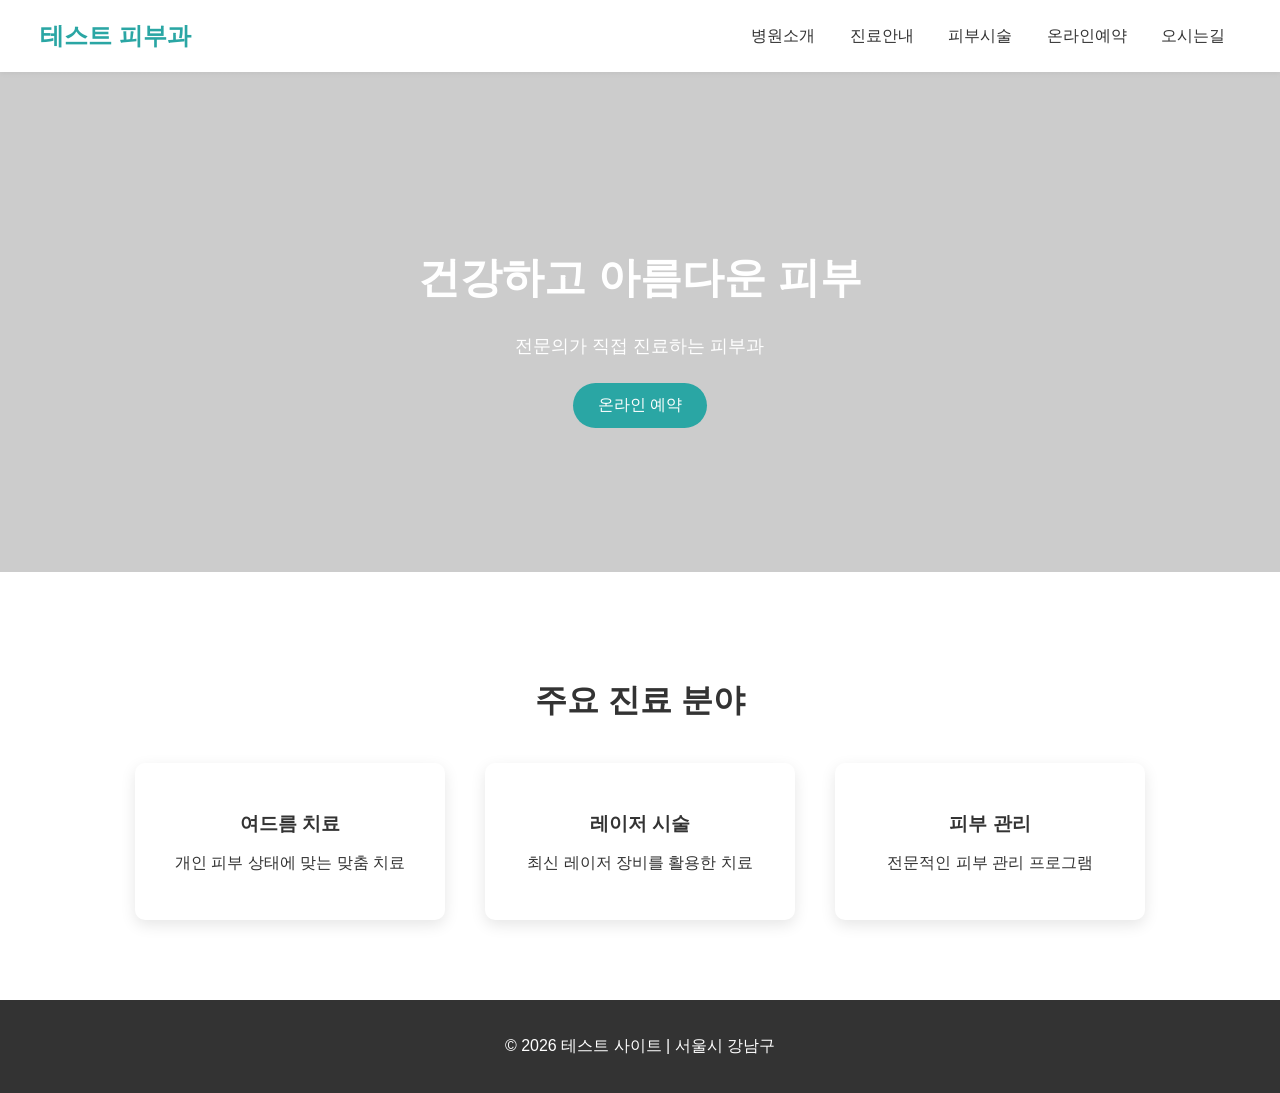
==== index.html @ 888e548c "Upload all worked code" ====
<!DOCTYPE html>
<html lang="ko">
<head>
<meta charset="UTF-8">
<meta name="viewport" content="width=device-width, initial-scale=1.0">
<title>테스트 피부과</title>

<style>
body{
    margin:0;
    font-family: 'Noto Sans KR', sans-serif;
    color:#333;
}

header{
    display:flex;
    justify-content:space-between;
    align-items:center;
    padding:20px 40px;
    background:white;
    box-shadow:0 2px 5px rgba(0,0,0,0.05);
}

.logo{
    font-size:24px;
    font-weight:bold;
    color:#2aa6a4;
}

nav a{
    margin:0 15px;
    text-decoration:none;
    color:#333;
    font-weight:500;
}

.hero{
    height:500px;
    background:linear-gradient(rgba(0,0,0,0.2), rgba(0,0,0,0.2)),
    url("https://images.unsplash.com/photo-1588776814546-1ffcf47267a5");
    background-size:cover;
    background-position:center;
    display:flex;
    flex-direction:column;
    justify-content:center;
    align-items:center;
    color:white;
    text-align:center;
}

.hero h1{
    font-size:42px;
    margin-bottom:10px;
}

.hero p{
    font-size:18px;
    margin-bottom:25px;
}

.hero button{
    padding:12px 25px;
    font-size:16px;
    border:none;
    border-radius:25px;
    background:#2aa6a4;
    color:white;
    cursor:pointer;
}

.section{
    padding:80px 40px;
    text-align:center;
}

.section h2{
    font-size:32px;
    margin-bottom:40px;
}

.services{
    display:flex;
    justify-content:center;
    gap:40px;
    flex-wrap:wrap;
}

.card{
    width:250px;
    padding:30px;
    border-radius:10px;
    box-shadow:0 5px 15px rgba(0,0,0,0.1);
}

.card h3{
    margin-bottom:10px;
}

footer{
    background:#333;
    color:white;
    text-align:center;
    padding:20px;
}
</style>
</head>

<body>

<header>
<div class="logo">테스트 피부과</div>

<nav>
<a href="#">병원소개</a>
<a href="#">진료안내</a>
<a href="#">피부시술</a>
<a href="#">온라인예약</a>
<a href="#">오시는길</a>
</nav>
</header>

<section class="hero">
<h1>건강하고 아름다운 피부</h1>
<p>전문의가 직접 진료하는 피부과</p>
<button>온라인 예약</button>
</section>

<section class="section">
<h2>주요 진료 분야</h2>

<div class="services">

<div class="card">
<h3>여드름 치료</h3>
<p>개인 피부 상태에 맞는 맞춤 치료</p>
</div>

<div class="card">
<h3>레이저 시술</h3>
<p>최신 레이저 장비를 활용한 치료</p>
</div>

<div class="card">
<h3>피부 관리</h3>
<p>전문적인 피부 관리 프로그램</p>
</div>

</div>
</section>

<footer>
<p>© 2026 테스트 사이트 | 서울시 강남구</p>
</footer>

</body>
</html>
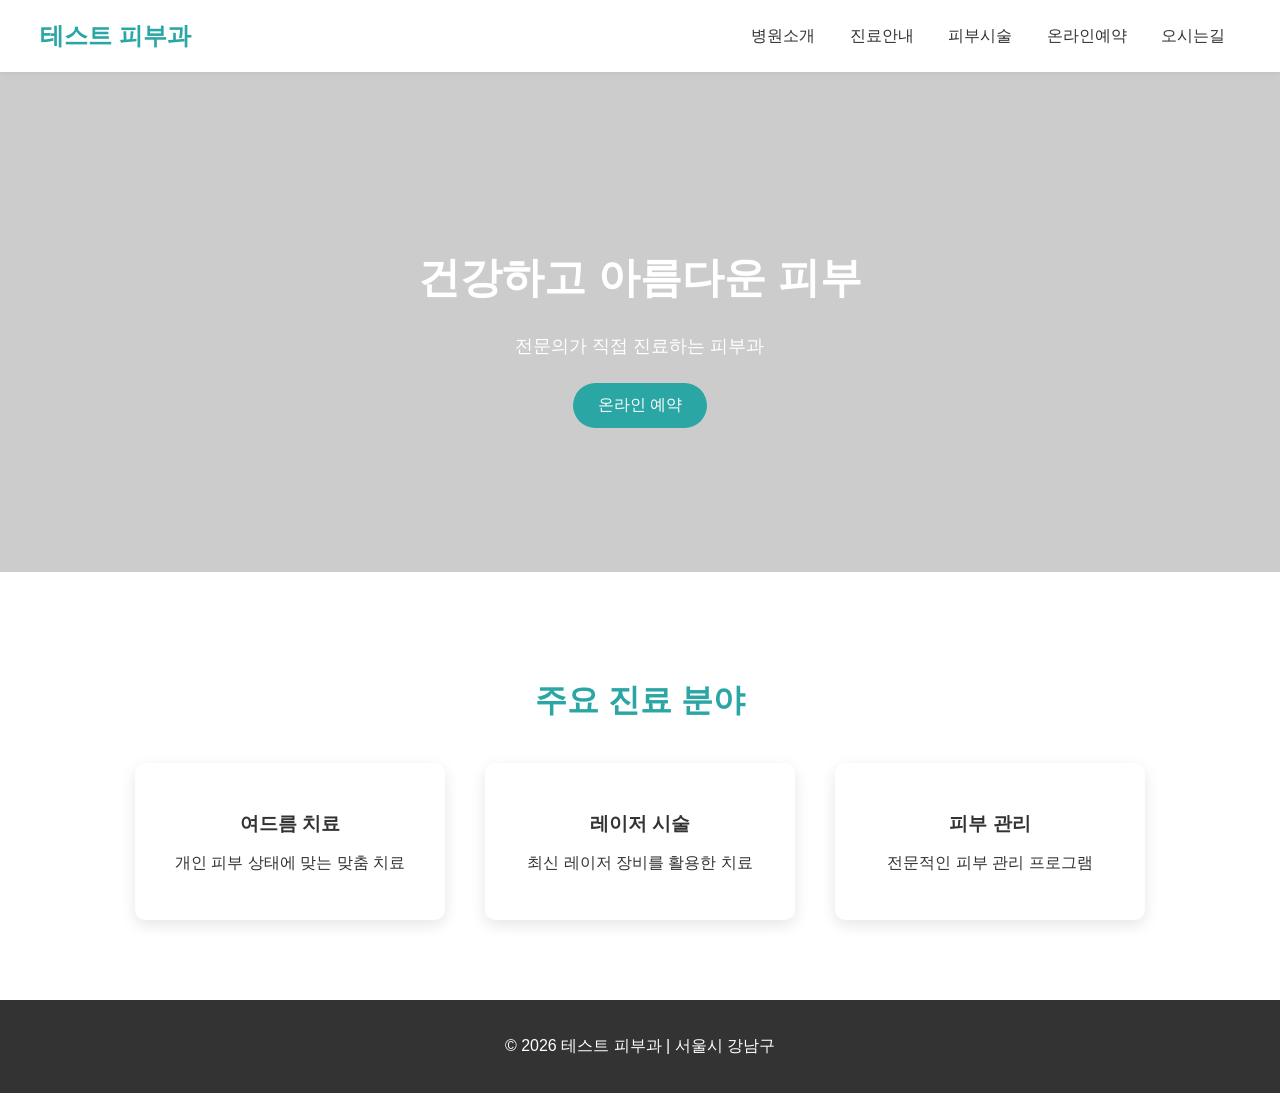
==== commit 5fbfd982: "Upload all worked code" ====
--- a/index.html
+++ b/index.html
@@ -4,7 +4,7 @@
 <meta charset="UTF-8">
 <meta name="viewport" content="width=device-width, initial-scale=1.0">
 <title>테스트 피부과</title>
-
+<link rel="stylesheet" href="style.css">
 <style>
 body{
     margin:0;
@@ -58,7 +58,7 @@
     margin-bottom:25px;
 }
 
-.hero button{
+.hero .btn-reservation{
     padding:12px 25px;
     font-size:16px;
     border:none;
@@ -66,6 +66,8 @@
     background:#2aa6a4;
     color:white;
     cursor:pointer;
+    text-decoration:none;
+    display:inline-block;
 }
 
 .section{
@@ -114,7 +116,7 @@
 <a href="#">병원소개</a>
 <a href="#">진료안내</a>
 <a href="#">피부시술</a>
-<a href="#">온라인예약</a>
+<a href="reservation.html">온라인예약</a>
 <a href="#">오시는길</a>
 </nav>
 </header>
@@ -122,7 +124,7 @@
 <section class="hero">
 <h1>건강하고 아름다운 피부</h1>
 <p>전문의가 직접 진료하는 피부과</p>
-<button>온라인 예약</button>
+<a href="reservation.html" class="btn-reservation">온라인 예약</a>
 </section>
 
 <section class="section">
@@ -149,7 +151,7 @@
 </section>
 
 <footer>
-<p>© 2026 테스트 사이트 | 서울시 강남구</p>
+<p>© 2026 테스트 피부과 | 서울시 강남구</p>
 </footer>
 
 </body>
--- a/style.css
+++ b/style.css
@@ -0,0 +1,92 @@
+/* 모달 기본 스타일 */
+.modal {
+    display: none; 
+    position: fixed; 
+    z-index: 1000; 
+    left: 0;
+    top: 0;
+    width: 100%; 
+    height: 100%; 
+    background-color: rgba(0,0,0,0.5); 
+    overflow: auto;
+}
+
+.modal-content {
+    background-color: #fff;
+    margin: 10% auto; 
+    padding: 30px;
+    border-radius: 15px;
+    width: 90%;
+    max-width: 450px;
+    box-shadow: 0 5px 20px rgba(0,0,0,0.2);
+    position: relative;
+    animation: modalFadeIn 0.3s;
+}
+
+@keyframes modalFadeIn {
+    from { opacity: 0; transform: translateY(-20px); }
+    to { opacity: 1; transform: translateY(0); }
+}
+
+.close-btn {
+    color: #aaa;
+    position: absolute;
+    right: 20px;
+    top: 15px;
+    font-size: 28px;
+    font-weight: bold;
+    cursor: pointer;
+}
+
+.close-btn:hover {
+    color: #333;
+}
+
+h2 {
+    color: #2aa6a4;
+    margin-bottom: 25px;
+    text-align: center;
+}
+
+.form-group {
+    margin-bottom: 20px;
+    text-align: left;
+}
+
+.form-group label {
+    display: block;
+    margin-bottom: 8px;
+    font-weight: 500;
+}
+
+.form-group input, .form-group textarea {
+    width: 100%;
+    padding: 12px;
+    border: 1px solid #ddd;
+    border-radius: 8px;
+    box-sizing: border-box;
+    font-size: 14px;
+    font-family: inherit;
+}
+
+.submit-btn {
+    width: 100%;
+    padding: 15px;
+    background-color: #2aa6a4;
+    color: white;
+    border: none;
+    border-radius: 8px;
+    font-size: 16px;
+    font-weight: bold;
+    cursor: pointer;
+    transition: background 0.3s;
+}
+
+.submit-btn:hover {
+    background-color: #238b89;
+}
+
+.submit-btn:disabled {
+    background-color: #ccc;
+    cursor: not-allowed;
+}
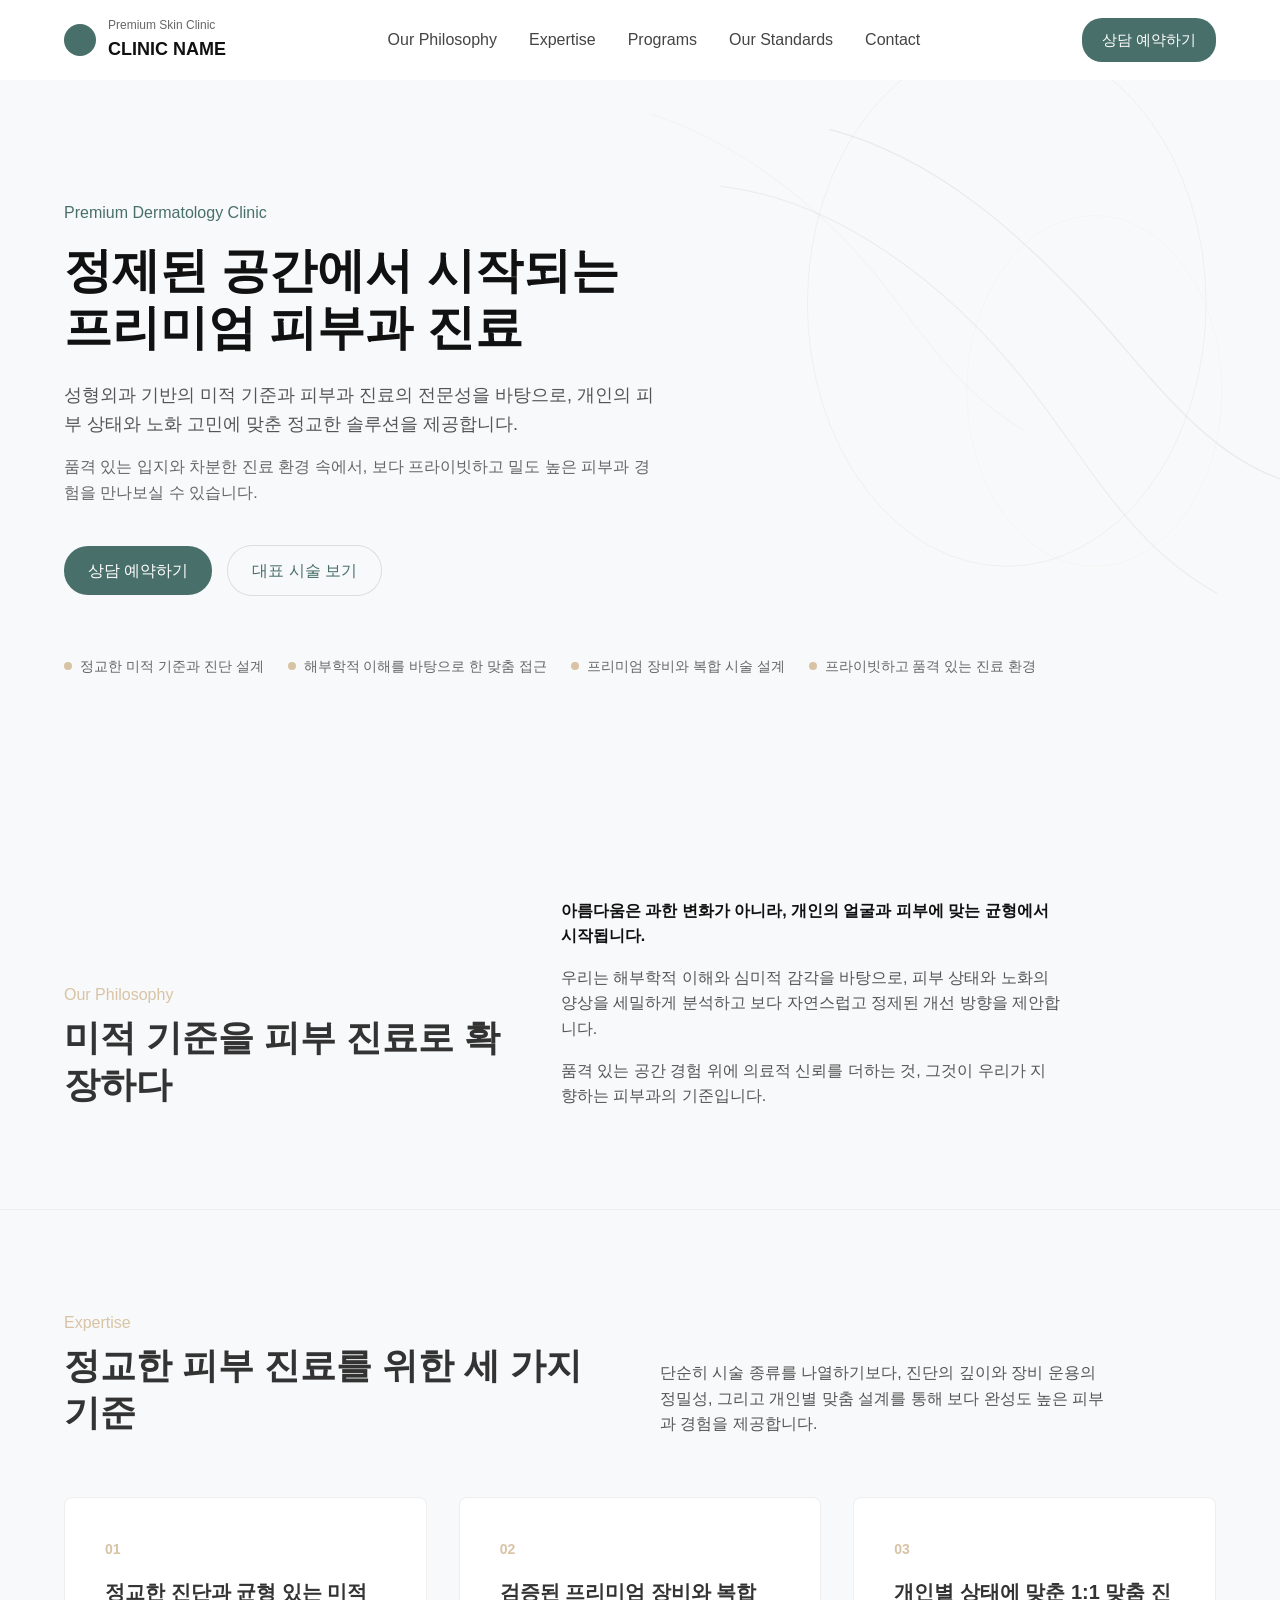
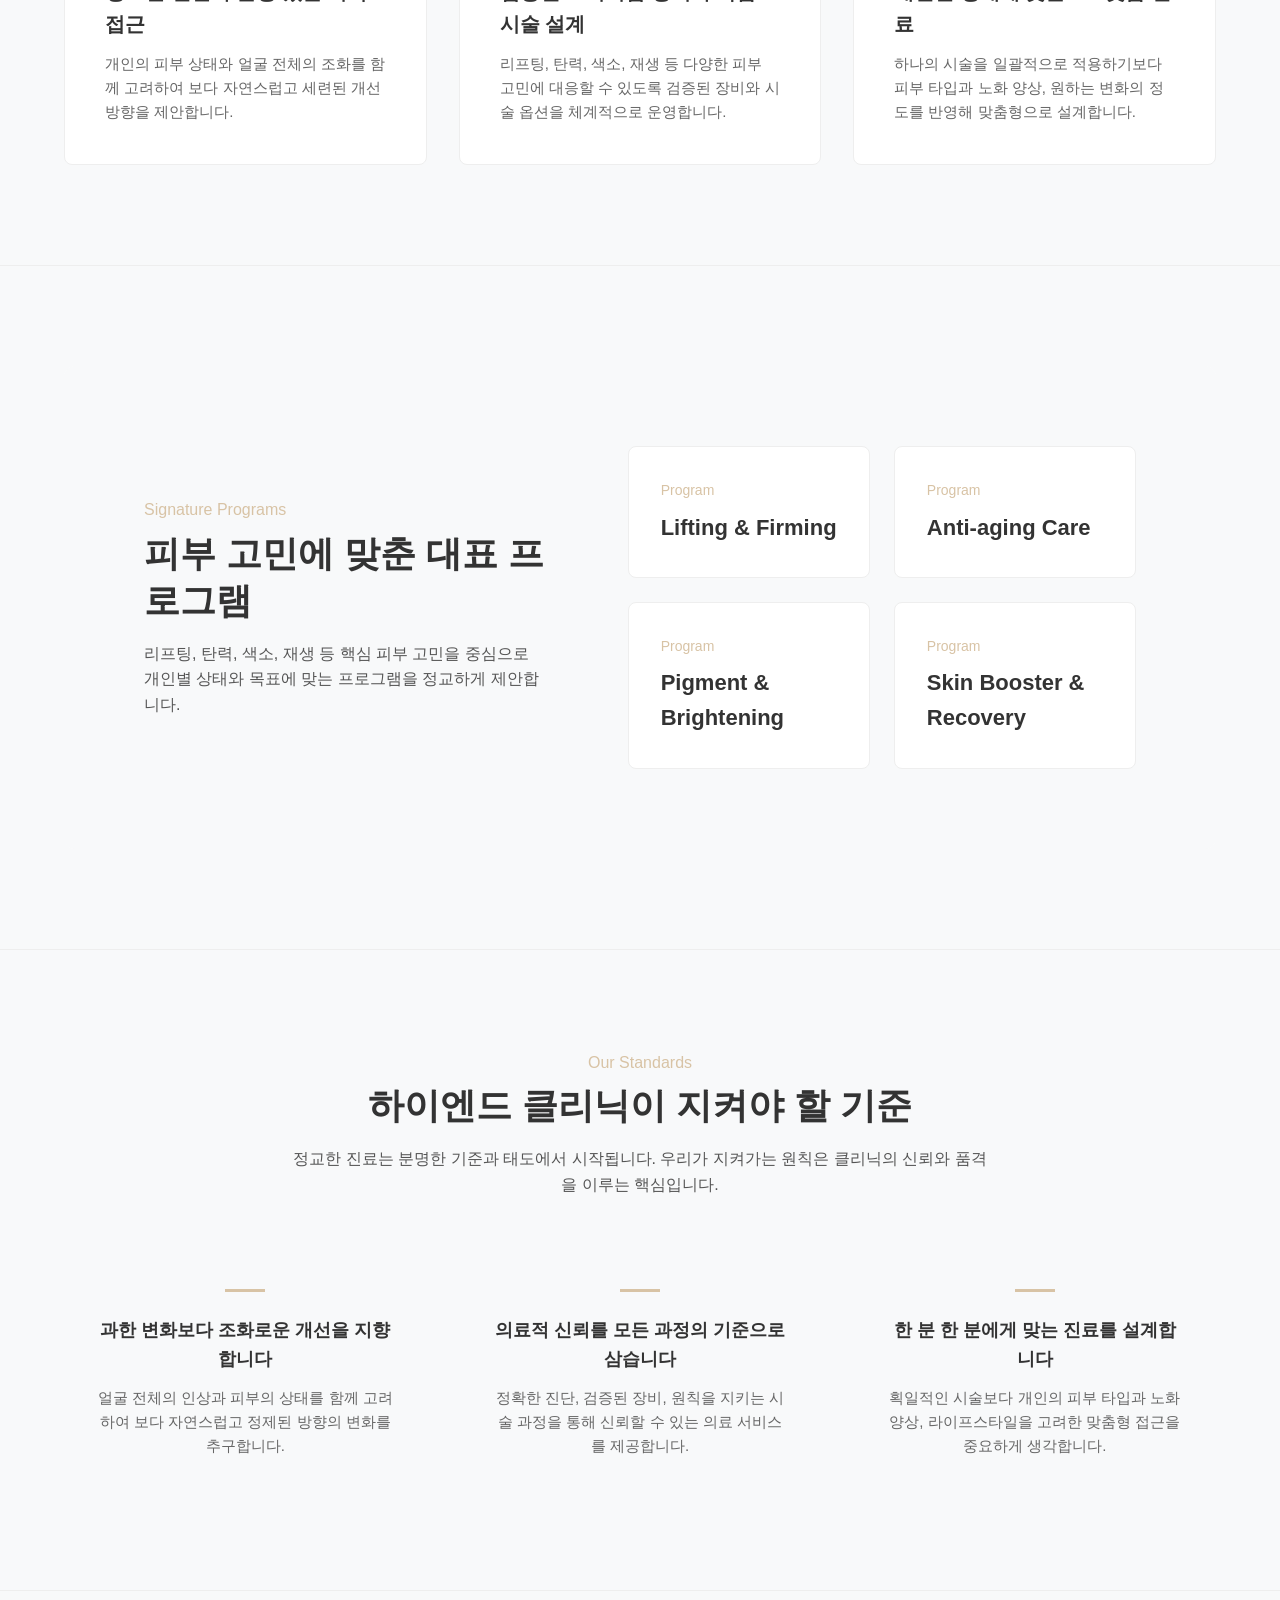
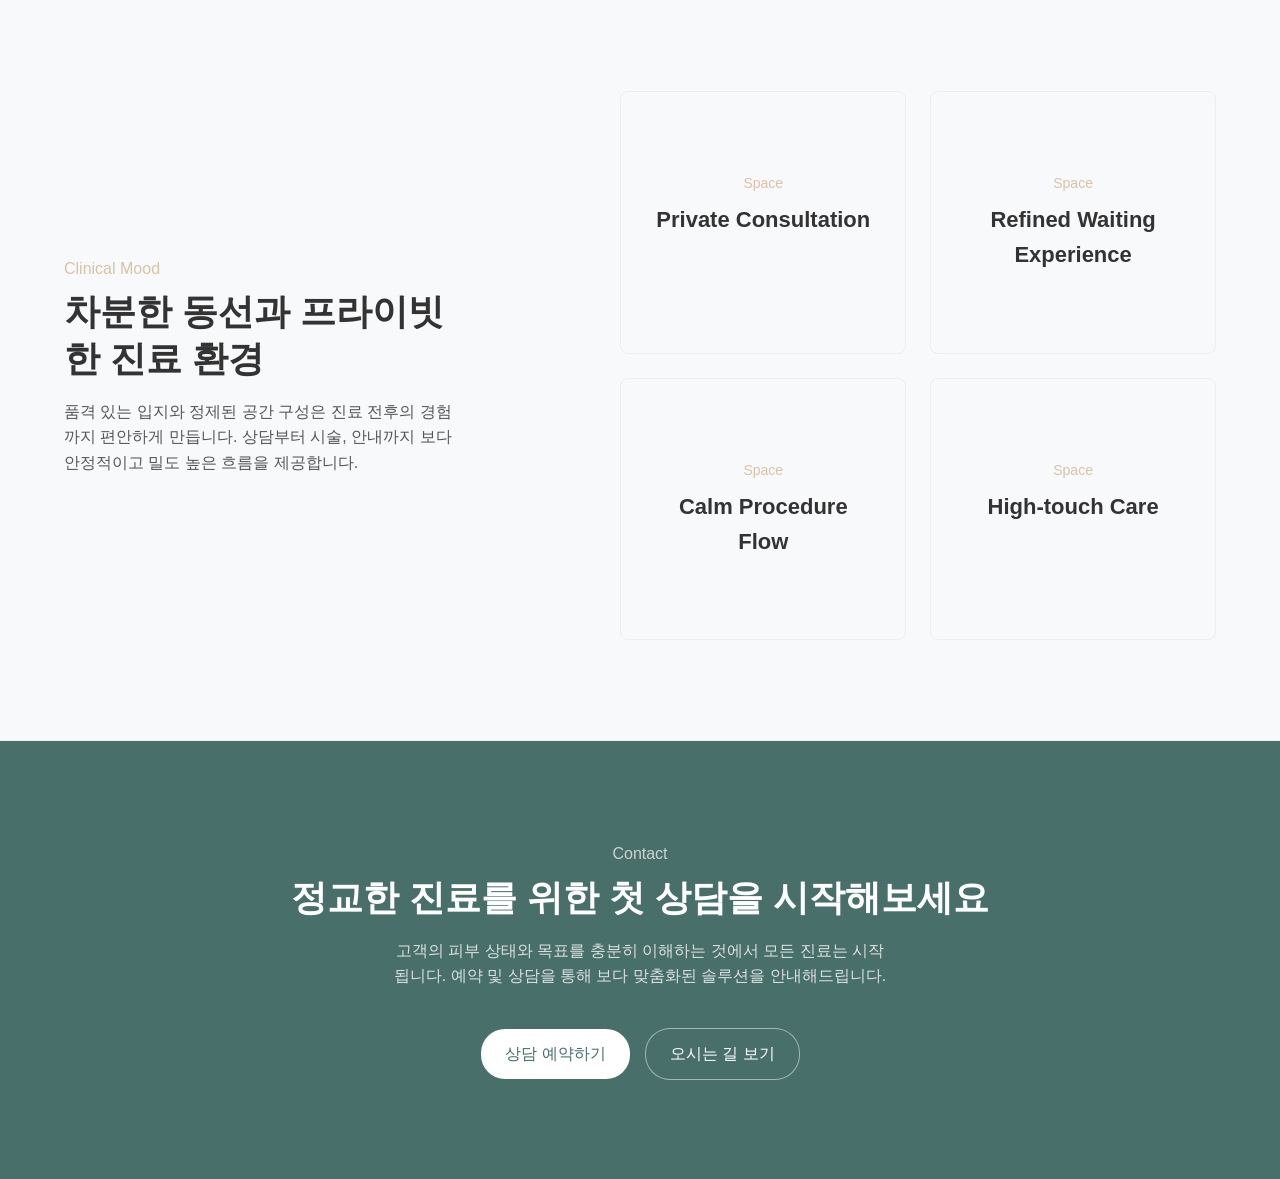
==== commit a14f6e92: "feat: Create basic website structure" ====
--- a/index.html
+++ b/index.html
@@ -1,158 +1,220 @@
+
 <!DOCTYPE html>
 <html lang="ko">
-<head>
-<meta charset="UTF-8">
-<meta name="viewport" content="width=device-width, initial-scale=1.0">
-<title>테스트 피부과</title>
-<link rel="stylesheet" href="style.css">
-<style>
-body{
-    margin:0;
-    font-family: 'Noto Sans KR', sans-serif;
-    color:#333;
-}
-
-header{
-    display:flex;
-    justify-content:space-between;
-    align-items:center;
-    padding:20px 40px;
-    background:white;
-    box-shadow:0 2px 5px rgba(0,0,0,0.05);
-}
-
-.logo{
-    font-size:24px;
-    font-weight:bold;
-    color:#2aa6a4;
-}
-
-nav a{
-    margin:0 15px;
-    text-decoration:none;
-    color:#333;
-    font-weight:500;
-}
-
-.hero{
-    height:500px;
-    background:linear-gradient(rgba(0,0,0,0.2), rgba(0,0,0,0.2)),
-    url("https://images.unsplash.com/photo-1588776814546-1ffcf47267a5");
-    background-size:cover;
-    background-position:center;
-    display:flex;
-    flex-direction:column;
-    justify-content:center;
-    align-items:center;
-    color:white;
-    text-align:center;
-}
-
-.hero h1{
-    font-size:42px;
-    margin-bottom:10px;
-}
-
-.hero p{
-    font-size:18px;
-    margin-bottom:25px;
-}
-
-.hero .btn-reservation{
-    padding:12px 25px;
-    font-size:16px;
-    border:none;
-    border-radius:25px;
-    background:#2aa6a4;
-    color:white;
-    cursor:pointer;
-    text-decoration:none;
-    display:inline-block;
-}
-
-.section{
-    padding:80px 40px;
-    text-align:center;
-}
-
-.section h2{
-    font-size:32px;
-    margin-bottom:40px;
-}
-
-.services{
-    display:flex;
-    justify-content:center;
-    gap:40px;
-    flex-wrap:wrap;
-}
-
-.card{
-    width:250px;
-    padding:30px;
-    border-radius:10px;
-    box-shadow:0 5px 15px rgba(0,0,0,0.1);
-}
-
-.card h3{
-    margin-bottom:10px;
-}
-
-footer{
-    background:#333;
-    color:white;
-    text-align:center;
-    padding:20px;
-}
-</style>
-</head>
-
-<body>
-
-<header>
-<div class="logo">테스트 피부과</div>
-
-<nav>
-<a href="#">병원소개</a>
-<a href="#">진료안내</a>
-<a href="#">피부시술</a>
-<a href="reservation.html">온라인예약</a>
-<a href="#">오시는길</a>
-</nav>
-</header>
-
-<section class="hero">
-<h1>건강하고 아름다운 피부</h1>
-<p>전문의가 직접 진료하는 피부과</p>
-<a href="reservation.html" class="btn-reservation">온라인 예약</a>
-</section>
-
-<section class="section">
-<h2>주요 진료 분야</h2>
-
-<div class="services">
-
-<div class="card">
-<h3>여드름 치료</h3>
-<p>개인 피부 상태에 맞는 맞춤 치료</p>
-</div>
-
-<div class="card">
-<h3>레이저 시술</h3>
-<p>최신 레이저 장비를 활용한 치료</p>
-</div>
-
-<div class="card">
-<h3>피부 관리</h3>
-<p>전문적인 피부 관리 프로그램</p>
-</div>
-
-</div>
-</section>
-
-<footer>
-<p>© 2026 테스트 피부과 | 서울시 강남구</p>
-</footer>
-
-</body>
+  <head>
+    <meta charset="UTF-8" />
+    <meta name="viewport" content="width=device-width, initial-scale=1.0" />
+    <title>Premium Dermatology Clinic</title>
+    <link rel="stylesheet" href="style.css">
+  </head>
+  <body>
+    <header class="site-header" id="siteHeader">
+      <div class="container header-inner">
+        <a href="#top" class="brand" aria-label="홈으로 이동">
+          <span class="brand-mark" aria-hidden="true"></span>
+          <span>
+            <span class="brand-kicker">Premium Skin Clinic</span>
+            <span class="brand-name">CLINIC NAME</span>
+          </span>
+        </a>
+
+        <nav class="nav" aria-label="주요 메뉴">
+          <a href="#philosophy">Our Philosophy</a>
+          <a href="#expertise">Expertise</a>
+          <a href="#programs">Programs</a>
+          <a href="#standards">Our Standards</a>
+          <a href="#contact">Contact</a>
+        </nav>
+
+        <a href="#contact" class="header-cta">상담 예약하기</a>
+      </div>
+    </header>
+
+    <main id="top">
+      <section class="hero">
+        <svg class="hero-svg" viewBox="0 0 1600 900" fill="none" xmlns="http://www.w3.org/2000/svg" aria-hidden="true">
+          <path d="M1038 62C1172 98 1275 192 1363 286C1436 364 1504 468 1608 502" stroke="rgba(72,111,106,0.10)" stroke-width="1.5" />
+          <path d="M901 133C1048 151 1184 256 1278 372C1358 470 1410 582 1524 644" stroke="rgba(72,111,106,0.08)" stroke-width="1.5" />
+          <path d="M812 42C916 76 1008 144 1082 228C1144 300 1191 387 1282 440" stroke="rgba(216,195,165,0.12)" stroke-width="1.5" />
+          <ellipse cx="1260" cy="280" rx="250" ry="330" stroke="rgba(72,111,106,0.07)" stroke-width="1.2" />
+          <ellipse cx="1370" cy="390" rx="160" ry="220" stroke="rgba(216,195,165,0.10)" stroke-width="1.2" />
+        </svg>
+
+        <div class="container hero-inner">
+          <div class="eyebrow">Premium Dermatology Clinic</div>
+          <h1>정제된 공간에서 시작되는<br />프리미엄 피부과 진료</h1>
+          <p class="hero-lead">
+            성형외과 기반의 미적 기준과 피부과 진료의 전문성을 바탕으로,
+            개인의 피부 상태와 노화 고민에 맞춘 정교한 솔루션을 제공합니다.
+          </p>
+          <p class="hero-sub">
+            품격 있는 입지와 차분한 진료 환경 속에서, 보다 프라이빗하고 밀도 높은 피부과 경험을 만나보실 수 있습니다.
+          </p>
+
+          <div class="hero-actions">
+            <a href="#contact" class="btn-primary">상담 예약하기</a>
+            <a href="#programs" class="btn-secondary">대표 시술 보기</a>
+          </div>
+
+          <div class="hero-points">
+            <div class="hero-point"><span class="hero-point-dot"></span><span>정교한 미적 기준과 진단 설계</span></div>
+            <div class="hero-point"><span class="hero-point-dot"></span><span>해부학적 이해를 바탕으로 한 맞춤 접근</span></div>
+            <div class="hero-point"><span class="hero-point-dot"></span><span>프리미엄 장비와 복합 시술 설계</span></div>
+            <div class="hero-point"><span class="hero-point-dot"></span><span>프라이빗하고 품격 있는 진료 환경</span></div>
+          </div>
+        </div>
+      </section>
+
+      <section class="section" id="philosophy">
+        <div class="container section-head-grid">
+          <div>
+            <div class="section-kicker">Our Philosophy</div>
+            <h2 class="section-title">미적 기준을 피부 진료로 확장하다</h2>
+          </div>
+          <div class="section-copy">
+            <p><strong>아름다움은 과한 변화가 아니라, 개인의 얼굴과 피부에 맞는 균형에서 시작됩니다.</strong></p>
+            <p>우리는 해부학적 이해와 심미적 감각을 바탕으로, 피부 상태와 노화의 양상을 세밀하게 분석하고 보다 자연스럽고 정제된 개선 방향을 제안합니다.</p>
+            <p>품격 있는 공간 경험 위에 의료적 신뢰를 더하는 것, 그것이 우리가 지향하는 피부과의 기준입니다.</p>
+          </div>
+        </div>
+      </section>
+
+      <section class="section" id="expertise">
+        <div class="container">
+          <div class="split-head">
+            <div>
+              <div class="section-kicker">Expertise</div>
+              <h2 class="section-title">정교한 피부 진료를 위한 세 가지 기준</h2>
+            </div>
+            <div class="split-head-copy">
+              단순히 시술 종류를 나열하기보다, 진단의 깊이와 장비 운용의 정밀성, 그리고 개인별 맞춤 설계를 통해 보다 완성도 높은 피부과 경험을 제공합니다.
+            </div>
+          </div>
+
+          <div class="cards-3">
+            <article class="card">
+              <div class="card-index">01</div>
+              <h3>정교한 진단과 균형 있는 미적 접근</h3>
+              <p>개인의 피부 상태와 얼굴 전체의 조화를 함께 고려하여 보다 자연스럽고 세련된 개선 방향을 제안합니다.</p>
+            </article>
+            <article class="card">
+              <div class="card-index">02</div>
+              <h3>검증된 프리미엄 장비와 복합 시술 설계</h3>
+              <p>리프팅, 탄력, 색소, 재생 등 다양한 피부 고민에 대응할 수 있도록 검증된 장비와 시술 옵션을 체계적으로 운영합니다.</p>
+            </article>
+            <article class="card">
+              <div class="card-index">03</div>
+              <h3>개인별 상태에 맞춘 1:1 맞춤 진료</h3>
+              <p>하나의 시술을 일괄적으로 적용하기보다 피부 타입과 노화 양상, 원하는 변화의 정도를 반영해 맞춤형으로 설계합니다.</p>
+            </article>
+          </div>
+        </div>
+      </section>
+
+      <section class="section" id="programs">
+        <div class="container">
+          <div class="program-wrap">
+            <div class="program-grid">
+              <div>
+                <div class="section-kicker">Signature Programs</div>
+                <h2 class="section-title">피부 고민에 맞춘 대표 프로그램</h2>
+                <p class="program-copy">리프팅, 탄력, 색소, 재생 등 핵심 피부 고민을 중심으로 개인별 상태와 목표에 맞는 프로그램을 정교하게 제안합니다.</p>
+              </div>
+              <div class="program-cards">
+                <article class="program-card">
+                  <div class="program-label">Program</div>
+                  <div class="program-name">Lifting &amp; Firming</div>
+                </article>
+                <article class="program-card">
+                  <div class="program-label">Program</div>
+                  <div class="program-name">Anti-aging Care</div>
+                </article>
+                <article class="program-card">
+                  <div class="program-label">Program</div>
+                  <div class="program-name">Pigment &amp; Brightening</div>
+                </article>
+                <article class="program-card">
+                  <div class="program-label">Program</div>
+                  <div class="program-name">Skin Booster &amp; Recovery</div>
+                </article>
+              </div>
+            </div>
+          </div>
+        </div>
+      </section>
+
+      <section class="section" id="standards">
+        <div class="container">
+          <div class="center-head">
+            <div class="section-kicker">Our Standards</div>
+            <h2 class="section-title">하이엔드 클리닉이 지켜야 할 기준</h2>
+            <p class="center-copy">정교한 진료는 분명한 기준과 태도에서 시작됩니다. 우리가 지켜가는 원칙은 클리닉의 신뢰와 품격을 이루는 핵심입니다.</p>
+          </div>
+
+          <div class="cards-3">
+            <article class="standard-card">
+              <div class="standard-bar"></div>
+              <h3>과한 변화보다 조화로운 개선을 지향합니다</h3>
+              <p>얼굴 전체의 인상과 피부의 상태를 함께 고려하여 보다 자연스럽고 정제된 방향의 변화를 추구합니다.</p>
+            </article>
+            <article class="standard-card">
+              <div class="standard-bar"></div>
+              <h3>의료적 신뢰를 모든 과정의 기준으로 삼습니다</h3>
+              <p>정확한 진단, 검증된 장비, 원칙을 지키는 시술 과정을 통해 신뢰할 수 있는 의료 서비스를 제공합니다.</p>
+            </article>
+            <article class="standard-card">
+              <div class="standard-bar"></div>
+              <h3>한 분 한 분에게 맞는 진료를 설계합니다</h3>
+              <p>획일적인 시술보다 개인의 피부 타입과 노화 양상, 라이프스타일을 고려한 맞춤형 접근을 중요하게 생각합니다.</p>
+            </article>
+          </div>
+        </div>
+      </section>
+
+      <section class="section">
+        <div class="container space-grid">
+          <div class="space-main">
+            <div class="section-kicker">Clinical Mood</div>
+            <h2 class="section-title">차분한 동선과 프라이빗한 진료 환경</h2>
+            <p class="space-copy">품격 있는 입지와 정제된 공간 구성은 진료 전후의 경험까지 편안하게 만듭니다. 상담부터 시술, 안내까지 보다 안정적이고 밀도 높은 흐름을 제공합니다.</p>
+          </div>
+
+          <div class="space-cards">
+            <article class="space-card">
+              <div class="space-label">Space</div>
+              <div class="space-name">Private Consultation</div>
+            </article>
+            <article class="space-card">
+              <div class="space-label">Space</div>
+              <div class="space-name">Refined Waiting Experience</div>
+            </article>
+            <article class="space-card">
+              <div class="space-label">Space</div>
+              <div class="space-name">Calm Procedure Flow</div>
+            </article>
+            <article class="space-card">
+              <div class="space-label">Space</div>
+              <div class="space-name">High-touch Care</div>
+            </article>
+          </div>
+        </div>
+      </section>
+
+      <section class="contact" id="contact">
+        <div class="container">
+          <div class="contact-wrap">
+            <div class="contact-kicker">Contact</div>
+            <h2 class="contact-title">정교한 진료를 위한 첫 상담을 시작해보세요</h2>
+            <p class="contact-copy">고객의 피부 상태와 목표를 충분히 이해하는 것에서 모든 진료는 시작됩니다. 예약 및 상담을 통해 보다 맞춤화된 솔루션을 안내해드립니다.</p>
+            <div class="contact-actions">
+              <a href="#" class="btn-primary">상담 예약하기</a>
+              <a href="#" class="btn-secondary">오시는 길 보기</a>
+            </div>
+          </div>
+        </div>
+      </section>
+    </main>
+
+    <script src="main.js"></script>
+  </body>
 </html>
--- a/style.css
+++ b/style.css
@@ -1,92 +1,490 @@
-/* 모달 기본 스타일 */
-.modal {
-    display: none; 
-    position: fixed; 
-    z-index: 1000; 
-    left: 0;
-    top: 0;
-    width: 100%; 
-    height: 100%; 
-    background-color: rgba(0,0,0,0.5); 
-    overflow: auto;
-}
-
-.modal-content {
-    background-color: #fff;
-    margin: 10% auto; 
-    padding: 30px;
-    border-radius: 15px;
-    width: 90%;
-    max-width: 450px;
-    box-shadow: 0 5px 20px rgba(0,0,0,0.2);
-    position: relative;
-    animation: modalFadeIn 0.3s;
-}
-
-@keyframes modalFadeIn {
-    from { opacity: 0; transform: translateY(-20px); }
-    to { opacity: 1; transform: translateY(0); }
-}
-
-.close-btn {
-    color: #aaa;
-    position: absolute;
-    right: 20px;
-    top: 15px;
-    font-size: 28px;
-    font-weight: bold;
-    cursor: pointer;
-}
-
-.close-btn:hover {
-    color: #333;
-}
-
-h2 {
-    color: #2aa6a4;
-    margin-bottom: 25px;
-    text-align: center;
-}
-
-.form-group {
-    margin-bottom: 20px;
-    text-align: left;
-}
-
-.form-group label {
-    display: block;
-    margin-bottom: 8px;
-    font-weight: 500;
-}
-
-.form-group input, .form-group textarea {
-    width: 100%;
-    padding: 12px;
-    border: 1px solid #ddd;
-    border-radius: 8px;
-    box-sizing: border-box;
-    font-size: 14px;
-    font-family: inherit;
-}
-
-.submit-btn {
-    width: 100%;
-    padding: 15px;
-    background-color: #2aa6a4;
-    color: white;
-    border: none;
-    border-radius: 8px;
-    font-size: 16px;
-    font-weight: bold;
-    cursor: pointer;
-    transition: background 0.3s;
-}
-
-.submit-btn:hover {
-    background-color: #238b89;
-}
-
-.submit-btn:disabled {
-    background-color: #ccc;
-    cursor: not-allowed;
-}
+/* Reset and base styles */
+* {
+  box-sizing: border-box;
+  margin: 0;
+  padding: 0;
+}
+
+body {
+  font-family: -apple-system, BlinkMacSystemFont, "Segoe UI", Roboto, "Helvetica Neue", Arial, sans-serif;
+  line-height: 1.6;
+  background-color: #f8f9fa;
+  color: #333;
+  -webkit-font-smoothing: antialiased;
+  -moz-osx-font-smoothing: grayscale;
+}
+
+a {
+  text-decoration: none;
+  color: inherit;
+}
+
+img {
+  max-width: 100%;
+  height: auto;
+  display: block;
+}
+
+.container {
+  max-width: 1200px;
+  margin: 0 auto;
+  padding: 0 24px;
+}
+
+/* Header */
+.site-header {
+  position: sticky;
+  top: 0;
+  background-color: white;
+  z-index: 100;
+  transition: transform 0.3s ease-in-out;
+}
+
+.site-header.header-scrolled {
+  transform: translateY(-100%);
+}
+
+.header-inner {
+  display: flex;
+  align-items: center;
+  justify-content: space-between;
+  height: 80px;
+}
+
+.brand {
+  display: flex;
+  align-items: center;
+  gap: 12px;
+  font-weight: 500;
+}
+
+.brand-mark {
+  width: 32px;
+  height: 32px;
+  background-color: #486f6a;
+  border-radius: 50%;
+}
+
+.brand span {
+  display: flex;
+  flex-direction: column;
+}
+
+.brand-kicker {
+  font-size: 12px;
+  color: #666;
+}
+
+.brand-name {
+  font-size: 18px;
+  font-weight: 700;
+  color: #111;
+}
+
+.nav {
+  display: flex;
+  gap: 32px;
+}
+
+.nav a {
+  font-size: 16px;
+  color: #444;
+  transition: color 0.2s;
+}
+
+.nav a:hover {
+  color: #111;
+}
+
+.header-cta {
+  background-color: #486f6a;
+  color: white;
+  padding: 10px 20px;
+  border-radius: 20px;
+  font-size: 15px;
+  font-weight: 500;
+  transition: background-color 0.2s;
+}
+
+.header-cta:hover {
+  background-color: #3a5954;
+}
+
+/* Hero */
+.hero {
+  position: relative;
+  padding: 120px 0;
+  text-align: left;
+  background-color: #f8f9fa;
+  overflow: hidden;
+}
+
+.hero-svg {
+  position: absolute;
+  top: 0;
+  left: 0;
+  width: 100%;
+  height: 100%;
+  pointer-events: none;
+}
+
+.hero-inner {
+  position: relative;
+  z-index: 1;
+}
+
+.eyebrow {
+  font-size: 16px;
+  font-weight: 500;
+  color: #486f6a;
+  margin-bottom: 16px;
+}
+
+h1 {
+  font-size: 48px;
+  font-weight: 700;
+  line-height: 1.2;
+  margin-bottom: 24px;
+  color: #111;
+}
+
+.hero-lead {
+  font-size: 18px;
+  max-width: 600px;
+  margin-bottom: 16px;
+  color: #555;
+}
+
+.hero-sub {
+  font-size: 16px;
+  max-width: 600px;
+  color: #666;
+  margin-bottom: 40px;
+}
+
+.hero-actions {
+  display: flex;
+  gap: 16px;
+  margin-bottom: 60px;
+}
+
+.btn-primary, .btn-secondary {
+  padding: 12px 24px;
+  border-radius: 24px;
+  font-size: 16px;
+  font-weight: 500;
+  transition: all 0.2s;
+}
+
+.btn-primary {
+  background-color: #486f6a;
+  color: white;
+}
+
+.btn-primary:hover {
+  background-color: #3a5954;
+}
+
+.btn-secondary {
+  background-color: transparent;
+  color: #486f6a;
+  box-shadow: 0 0 0 1px #ddd;
+}
+
+.btn-secondary:hover {
+  background-color: #f0f0f0;
+}
+
+.hero-points {
+  display: flex;
+  gap: 24px;
+}
+
+.hero-point {
+  display: flex;
+  align-items: center;
+  gap: 8px;
+  font-size: 14px;
+  color: #666;
+}
+
+.hero-point-dot {
+  width: 8px;
+  height: 8px;
+  background-color: #d8c3a5;
+  border-radius: 50%;
+}
+
+/* Section */
+.section {
+  padding: 100px 0;
+  border-bottom: 1px solid #eee;
+}
+
+.section-head-grid {
+  display: grid;
+  grid-template-columns: 1fr 1.5fr;
+  gap: 60px;
+  align-items: end;
+}
+
+.section-kicker {
+  font-size: 16px;
+  font-weight: 500;
+  color: #d8c3a5;
+  margin-bottom: 8px;
+}
+
+.section-title {
+  font-size: 36px;
+  font-weight: 700;
+  line-height: 1.3;
+}
+
+.section-copy p {
+  font-size: 16px;
+  color: #555;
+  max-width: 500px;
+}
+
+.section-copy p + p {
+  margin-top: 16px;
+}
+
+.section-copy strong {
+  color: #111;
+}
+
+/* Cards */
+.cards-3 {
+  display: grid;
+  grid-template-columns: repeat(3, 1fr);
+  gap: 32px;
+  margin-top: 60px;
+}
+
+.card {
+  background-color: white;
+  padding: 40px;
+  border-radius: 8px;
+  border: 1px solid #eee;
+  text-align: left;
+}
+
+.card-index {
+  font-size: 14px;
+  font-weight: 600;
+  color: #d8c3a5;
+  margin-bottom: 16px;
+}
+
+.card h3 {
+  font-size: 20px;
+  font-weight: 600;
+  margin-bottom: 12px;
+}
+
+.card p {
+  font-size: 15px;
+  color: #666;
+}
+
+.split-head {
+  display: grid;
+  grid-template-columns: 1fr 1fr;
+  gap: 40px;
+  align-items: end;
+}
+
+.split-head-copy {
+  font-size: 16px;
+  color: #555;
+  max-width: 450px;
+}
+
+/* Program Section */
+.program-wrap {
+  background-color: #f8f9fa;
+  border-radius: 12px;
+  padding: 80px;
+}
+
+.program-grid {
+  display: grid;
+  grid-template-columns: 1fr 1.2fr;
+  gap: 60px;
+  align-items: center;
+}
+
+.program-copy {
+  font-size: 16px;
+  color: #555;
+  margin-top: 16px;
+  max-width: 400px;
+}
+
+.program-cards {
+  display: grid;
+  grid-template-columns: repeat(2, 1fr);
+  gap: 24px;
+}
+
+.program-card {
+  background-color: white;
+  padding: 32px;
+  border-radius: 8px;
+  border: 1px solid #eee;
+}
+
+.program-label {
+  font-size: 14px;
+  color: #d8c3a5;
+  font-weight: 500;
+  margin-bottom: 8px;
+}
+
+.program-name {
+  font-size: 22px;
+  font-weight: 600;
+}
+
+/* Center Head */
+.center-head {
+  text-align: center;
+  max-width: 700px;
+  margin: 0 auto 60px;
+}
+
+.center-copy {
+  font-size: 16px;
+  color: #555;
+  margin-top: 16px;
+}
+
+.standard-card {
+  text-align: center;
+  padding: 32px;
+}
+
+.standard-bar {
+  width: 40px;
+  height: 3px;
+  background-color: #d8c3a5;
+  margin: 0 auto 24px;
+}
+
+.standard-card h3 {
+  font-size: 18px;
+  font-weight: 600;
+  margin-bottom: 12px;
+}
+
+.standard-card p {
+  font-size: 15px;
+  color: #666;
+}
+
+/* Space Section */
+.space-grid {
+  display: grid;
+  grid-template-columns: 1fr 1.2fr;
+  gap: 60px;
+  align-items: center;
+}
+
+.space-main {
+  max-width: 400px;
+}
+
+.space-copy {
+  font-size: 16px;
+  color: #555;
+  margin-top: 16px;
+}
+
+.space-cards {
+  display: grid;
+  grid-template-columns: repeat(2, 1fr);
+  gap: 24px;
+}
+
+.space-card {
+  padding: 80px 32px;
+  border-radius: 8px;
+  border: 1px solid #eee;
+  background-color: #f8f9fa;
+  text-align: center;
+}
+
+.space-label {
+  font-size: 14px;
+  color: #d8c3a5;
+  font-weight: 500;
+  margin-bottom: 8px;
+}
+
+.space-name {
+  font-size: 22px;
+  font-weight: 600;
+}
+
+/* Contact Section */
+.contact {
+  background-color: #486f6a;
+  color: white;
+  padding: 100px 0;
+  text-align: center;
+}
+
+.contact-wrap {
+  max-width: 700px;
+  margin: 0 auto;
+}
+
+.contact-kicker {
+  font-size: 16px;
+  font-weight: 500;
+  color: rgba(255,255,255,0.7);
+  margin-bottom: 8px;
+}
+
+.contact-title {
+  font-size: 36px;
+  font-weight: 700;
+  line-height: 1.3;
+  color: white;
+}
+
+.contact-copy {
+  font-size: 16px;
+  color: rgba(255,255,255,0.8);
+  margin-top: 16px;
+  max-width: 500px;
+  margin-left: auto;
+  margin-right: auto;
+}
+
+.contact-actions {
+  margin-top: 40px;
+  display: flex;
+  justify-content: center;
+  gap: 16px;
+}
+
+.contact .btn-primary {
+  background-color: white;
+  color: #486f6a;
+}
+
+.contact .btn-primary:hover {
+  background-color: #f0f0f0;
+}
+
+.contact .btn-secondary {
+  box-shadow: 0 0 0 1px rgba(255,255,255,0.5);
+  color: white;
+}
+
+.contact .btn-secondary:hover {
+  background-color: rgba(255,255,255,0.1);
+}
